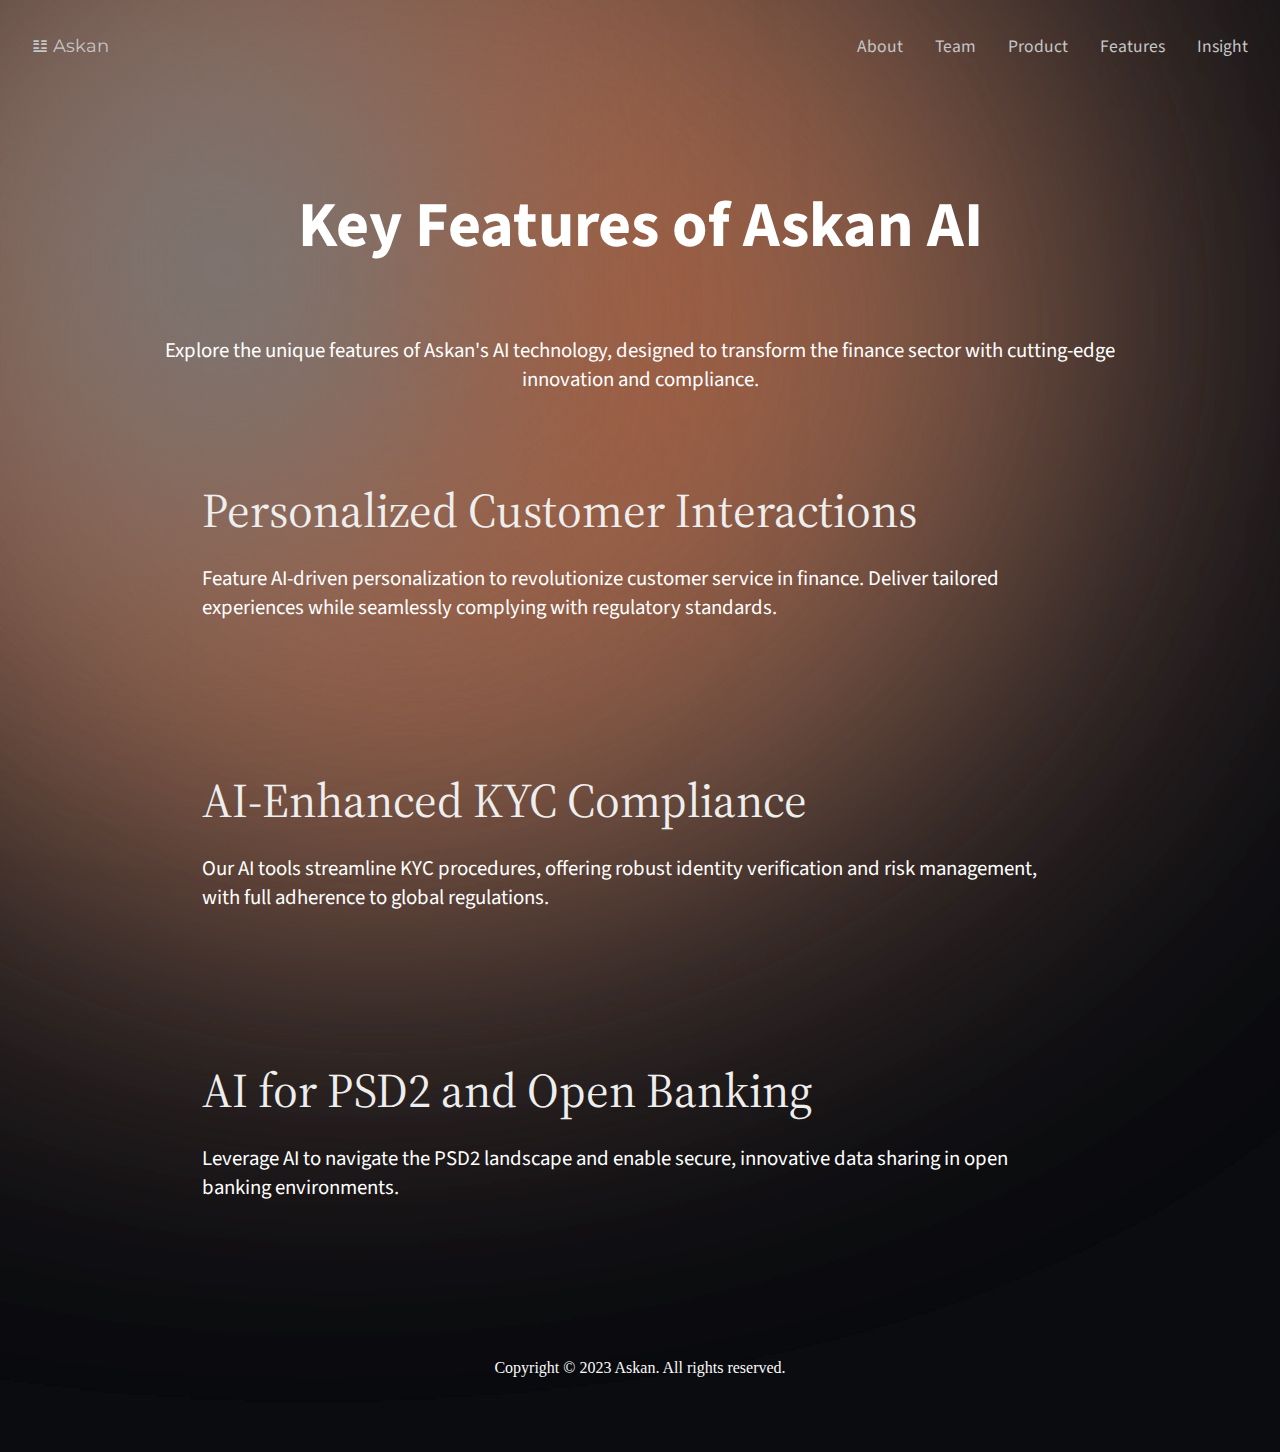
==== features.html @ 8f083d84 "V1" ====
<!DOCTYPE html>
<html>

<head>
    <title>Askan</title>
    <meta name="description" content="Askan: ">
    <meta charset="utf-8">
    <meta name="viewport" content="width=device-width, initial-scale=1.0">
    <meta name="twitter:image" content="favicons/apple-touch-icon.png" />
    <meta property="og:title" content="Askan" />
    <meta property="og:url" content="https://askan.is" />
    <meta property="og:type" content="website" />
    <meta property="og:image" content="assets/images/banner.webp" />
    <meta property="og:description"
        content="Stay Ahead with Askan’s AI Compliance." />
    <link rel="stylesheet" href="style.css">
    <link rel="preconnect" href="https://fonts.googleapis.com">
    <link rel="preconnect" href="https://fonts.gstatic.com" crossorigin>
    <link href="https://fonts.googleapis.com/css2?family=Montserrat&display=swap" rel="stylesheet">
    <link href="https://fonts.googleapis.com/css2?family=Source+Sans+Pro:wght@300&display=swap" rel="stylesheet">
    <link href="https://fonts.googleapis.com/css2?family=Source+Serif+4:opsz,wght@8..60,300&display=swap"
        rel="stylesheet">
    <!-- Google tag (gtag.js) -->
    <script async src="https://www.googletagmanager.com/gtag/js?id=G-TKXHXJS3W7"></script>
    <script>
        window.dataLayer = window.dataLayer || [];
        function gtag() { dataLayer.push(arguments); }
        gtag('js', new Date());

        gtag('config', 'G-TKXHXJS3W7');
    </script>
    <link rel="icon" type="image/svg+xml" href="assets/favicon/favicon.svg">
    <link rel="icon" type="image/png" href="assets/favicon/favicon.png">
    <meta name="msapplication-TileColor" content="#65C0D4">
    <meta name="theme-color" content="#65C0D4">
</head>


<body>

    <nav>
        <ul class="nav-list">
            <li class="nav-item">
                <a href="index.html" class="k01">
                    𝌭 Askan
                </a>
            </li>
            <li class="nav-item">
                <a href="index.html#About">About</a>
            </li>
            <li class="nav-item">
                <a href="index.html#Team">Team</a>
            </li>
            <li class="nav-item">
                <a href="product.html">Product</a>
            </li>
            <li class="nav-item">
                <a href="features.html">Features</a>
            </li>
            <li class="nav-item">
                <a href="insight.html">Insight</a>
            </li>
        </ul>
    </nav>
    <div class="background">
        <div class="gradient gradient-body"></div>
        <div class="gradient gradient-body gradient-two"></div>
        <div class="gradient gradient-body gradient-three"></div>
        <div class="gradient gradient-body gradient-four"></div>
    </div>

    <div class="main">

        <!-- <div class="title k01"></div> -->

        <div class="title smalltitle">
            <h1> Key Features of Askan AI </h1>
            <p>Explore the unique features of Askan's AI technology, designed to transform the finance sector with cutting-edge
                innovation and compliance.</p>
        </div>
        
        <div class="dual">
            <div class="vertical container smallcontainer" id="Feature1">
                <div class="right subtitle">Personalized Customer Interactions</div>
                <p>Feature AI-driven personalization to revolutionize customer service in finance. Deliver tailored experiences
                    while seamlessly complying with regulatory standards.</p>
            </div>
        </div>
        
        <div class="dual">
            <div class="vertical container smallcontainer" id="Feature2">
                <div class="right subtitle">AI-Enhanced KYC Compliance</div>
                <p>Our AI tools streamline KYC procedures, offering robust identity verification and risk management, with full
                    adherence to global regulations.</p>
            </div>
        </div>
        
        <div class="dual">
            <div class="vertical container smallcontainer" id="Feature3">
                <div class="right subtitle">AI for PSD2 and Open Banking</div>
                <p>Leverage AI to navigate the PSD2 landscape and enable secure, innovative data sharing in open banking
                    environments.</p>
            </div>
        </div>





    <div class="footer">
        <p class="footer-font">Copyright &copy; 2023 Askan. All rights reserved.</p>
    </div>
</body>

</html>
---- style.css ----
html {
    font-family: 'Avenir', 'Source Sans Pro', sans-serif;
    -ms-text-size-adjust: 100%;
    -webkit-text-size-adjust: 100%;
    height: 100%;
    width: 100%;
    overflow-x: hidden;
    /* -webkit-box-sizing: border-box;
  -moz-box-sizing: border-box;
  box-sizing: border-box; */
    scroll-behavior: smooth;
}

*,
*:before,
*:after {
    -webkit-box-sizing: inherit;
    -moz-box-sizing: inherit;
    box-sizing: inherit;
}

::-webkit-scrollbar {
    display: none;
}

body {
    margin: 0;
    min-height: 100%;
    background-color: #0B0C10;
    display: flex;
    flex-direction: column;
    flex: 1 1 auto;
    padding: 0;
    /* height: 100%; */
    width: 100%;
    /* height: 100%; */
    overflow: auto;
    position: relative;
    align-items: space-between;
}


p {
    font-size: 1.3rem;
    color: #FFFFFF;
    /* max-width: 60rem; */
}

/* DEBUG */
/* .container, .item, .project{
  border-style: solid;
  position: relative;
  z-index: 1001;
  background-color: #fff;
} */


.nav-list {
    /* background: #fafafa; */
    padding: 1rem 0;
    border-radius: var(--radius);
    display: flex;
    justify-content: flex-end;
    align-items: center;
    background-color: rgba(255, 255, 255, 0.0);
    width: 100%;
}

.nav-item {
    list-style: none;
    margin-right: 2rem;
}

.nav-item a {
    text-decoration: none;
    color: #C5C6C7;
    transition: all 200ms ease-in;
}

.nav-item a:hover {
    /* color: var(--clr-primary-dark); */
    color: #a4522f;
}

.nav-item:first-child {
    margin-right: auto;
    margin-left: 2rem;
}

.btn-primary {
    font-family: Montserrat, sans-serif;
    font-size: 1rem;
    background: var(--clr-primary);
    border: none;
    outline: none;
    border-radius: var(--radius);
    padding: 0.5rem 1rem;
    cursor: pointer;
    transition: all 200ms ease-in;
}

.btn-primary:hover {
    background: var(--clr-primary-hover);
}

.main {
    display: flex;
    align-items: center;
    flex-direction: column;
    flex: 1 1 auto;
    position: relative;
    background-color: rgba(255, 255, 255, 0.0);
    padding-top: 5vh;
    max-width: 120rem;
}

.dual {
    display: flex;
    /* align-items: center; */
    flex-wrap: wrap;
    width: 80%;
    /* margin: 10px; */
}

.title {
    display: flex;
    /* background-color: #fafafa; */
    flex: 0 1 15%;
    z-index: 1001;
    min-height: 55vh;
    max-width: 60rem;
    width: 80%;
    text-align: center;
    align-items: center;
    justify-content: center;

    /* font-size: 2rem;
  font-weight: bold;
  color: #252525; */
    transform: translateX(0) translateY(0);
    transition: transform 0.7s ease-in-out;
    display: flex;
    flex-direction: column;
}

.smalltitle {
    min-height: 25vh;
}

.flex-item {
    display: flex;
    justify-content: center;
    align-items: center;
    width: 200px;
    height: 200px;
    border-radius: 50%;
    overflow: hidden;
}

.flex-item img {
    width: 100%;
    height: 100%;
    object-fit: cover;
}

h1 {
    font-family: 'Avenir',
        'Source Sans Pro',
        sans-serif;
    font-weight: 50;
    font-size: 4rem;
    font-weight: bold;
    color: #FFFFFF;
}

.subtitle {
    display: flex;
    text-align: stretch;
    /* flex: 0 1 15%; */
    z-index: 1001;
    min-height: 5vh;
    max-width: 60rem;
    width: 100%;
    font-family: 'Avenir', 'Source Serif 4', serif;
    /* text-decoration: underline; */
    font-size: 3rem;
    color: #eee;
}

.highlight {
    font-weight: bold;
}

.container {
    display: flex;
    /* flex: 1 1 auto; */
    flex: 45%;
    /* max-height: 60vh; */
    min-height: 25rem;
    border-radius: 2rem;
    padding: 10%;
    z-index: 1001;
    width: 80%;
    min-width: 20rem;
    padding: 30px;
    padding-left: 4rem;
    padding-right: 4rem;
    flex-grow: 1;
    margin: 10px;
    box-sizing: border-box;
    transition: background-color 1s ease;
}

.smallcontainer {
    min-height: 30vh;
}

.vertical {
    flex-direction: column;
    align-items: left;
    align-content: center;
    justify-content: center;
    /* flex-grow: 1; */
}

.odd {
    background-color: rgba(0.75, 0.75, 0.75, .15);
    -webkit-backdrop-filter: blur(30px);
}

.bgimage {
    /* Background Image */
    background-image: url('assets/image.png');
    /* Add your image path here */
    background-size: cover;
    background-position: center;
    background-repeat: no-repeat;
}

.img2 {
    background-image: url('assets/image2.png');
}

/* .right {
  text-align: right;
  justify-content: flex-end;
  margin-right: 8rem;
} */

/* .project {
    display: flex;
    width: 5rem;
    height: 10rem;
    width: 15rem;
    margin: 3rem;
} */

ul {
    list-style-type: none;
    padding-left: 0;
    font-size: 1.1rem;
    color: #fff;
}

li {
    /* margin-bottom: 15px; */
}

.education-title {
    font-weight: bold;
}

.education-date {
    /* color: #999; */
    font-size: 14px;
}

.flex-grid-thirds {
    display: flex;
    flex: 1 1 0px;
    /* justify-content: space-between; */
}

.flex-grid-thirds .col {
    width: 100%;
}

.col {
    flex: 1;
    background: salmon;
    flex: 1 1 0px;
    display: flex;
    text-align: center;
    align-items: center;
    justify-content: center;
    text-decoration: none
}

@media (max-width: 48em) {
    .nav-list {
        flex-direction: column;
        margin-left: auto;
        align-items: flex-end
    }

    .flex-grid-thirds {
        display: flex;
        flex: 1 1 0px;
        flex-direction: column;
        min-height: 50vh;
    }

    .col {
        width: 100%;
        margin: 0 0 0 0;
    }

    .dual {
        width: 90%;
    }
}

.item {
    display: flex;
    align-items: center;
    justify-content: center;
    flex-wrap: wrap;
}

img {
    padding: 2rem;
}

.k01 {
    font-family: 'Montserrat', sans-serif;
}

.logo {
    background-color: rgba(0.75, 0.75, 0.75, .15);
    color: #252525;
    padding-left: 1rem;
    padding-right: 1rem;
}

.col:hover .title {
    transform: translateY(-20px);
    transform: translateX(-10px);
}

.info {
    font-size: 1.5rem;
    color: #252525;
    transform: translateX(0) translateY(0);
    transition: transform 0.7s ease-in-out;
}

.col:hover .info {
    transform: translateY(20px);
    transform: translateX(10px);
}




.footer {
    display: flex;
    /* background-color: #252525; */
    align-items: center;
    justify-content: center;
    min-height: 15vh;
    padding: 1rem;
}

.footer-font {
    font-family: 'Avenir';
    font-size: 1rem;
    color: #fafafa;
}

.background {
    width: 100%;
    height: 100%;
    /* background: salmon; */
    /* min-height: 40vh; */
    /* display: flex;
    align-items: center;
    flex-direction: column;
    flex: 1 1 auto; */
    position: absolute;
    overflow-x: hidden;
    z-index: -1;
}

.gradient-body {
    background-color: #E2F6F8;
    position: absolute;
    inset: 0;
    display: flex;
    place-content: center;
    align-items: center;
    overflow: hidden;
    /* height: 100%;
  width: 100%; */
}

@keyframes rotate {
    0% {
        transform: translateX(0vw) translateY(0vh) rotate(40deg);
    }

    50% {
        transform: translateX(60vw) translateY(20vh) rotate(360deg);
    }

    100% {
        transform: translateX(60vw) translateY(0vh) rotate(110deg);
    }
}

@keyframes rotate2 {
    0% {
        transform: translateX(60vw) translateY(15vh) rotate(0deg);
    }

    50% {
        transform: translateX(50vw) translateY(200vh) rotate(360deg);
    }

    100% {
        transform: translateX(10vw) translateY(15vh) rotate(0deg);
    }
}

@keyframes rotate3 {
    0% {
        transform: translateX(50vw) translateY(400%) rotate(360deg);
    }

    50% {
        transform: translateX(10vw) translateY(15vh) rotate(0deg);
    }

    100% {
        transform: translateX(60vw) translateY(200vh) rotate(0deg);
    }
}

@keyframes rotate4 {
    0% {
        transform: translateX(60vw) translateY(200%) rotate(0deg);
    }

    50% {
        transform: translateX(0vw) translateY(100vh) rotate(360deg);
    }

    100% {
        transform: translateX(0vw) translateY(120vh) rotate(360deg);
    }
}

.gradient {
    --size: 100vh;
    --speed: 55s;
    --easing: cubic-bezier(0.8, 0.2, 0.2, 0.8);

    width: var(--size);
    height: 80vh;
    filter: blur(calc(var(--size) / 3));
    background-image: linear-gradient(hsl(158, 82, 57, 85%), hsl(252, 82, 57));
    animation: rotate var(--speed) var(--easing) alternate infinite;
    border-radius: 30% 120% 120% 30% / 30% 30% 70% 70%;
    z-index: -1;

}

.gradient-two {
    background-color: #a4522f;
    animation: rotate2 var(--speed) var(--easing) alternate infinite;
    border-radius: 30% 120% 120% 30% / 30% 30% 70% 70%;
    /* overflow: hidden; */
}

.gradient-three {
    width: 100vh;
    height: 80vh;
    filter: blur(calc(100vh / 3));
    background-color: #a4522f;
    animation: rotate3 var(--speed) var(--easing) alternate infinite;
    border-radius: 30% 120% 120% 30% / 30% 30% 70% 70%;
}

.gradient-four {
    width: 50vh;
    height: 60vh;
    filter: blur(calc(50vh / 3));
    background-color: #777;
    animation: rotate4 var(--speed) var(--easing) alternate infinite;
    border-radius: 20% 80% 120% 30% / 10% 30% 10% 70%;
}

.evidation {
    transition: all 2s ease;
}

.evidation:hover {
    /* background-color: rgb(250, 186, 21, 0.75); */
    background: linear-gradient(to bottom right, rgb(250, 186, 21, 0.25), rgb(250, 186, 21, 0.75));
    transition: all 2s ease;
    -webkit-backdrop-filter: blur(30px);
}
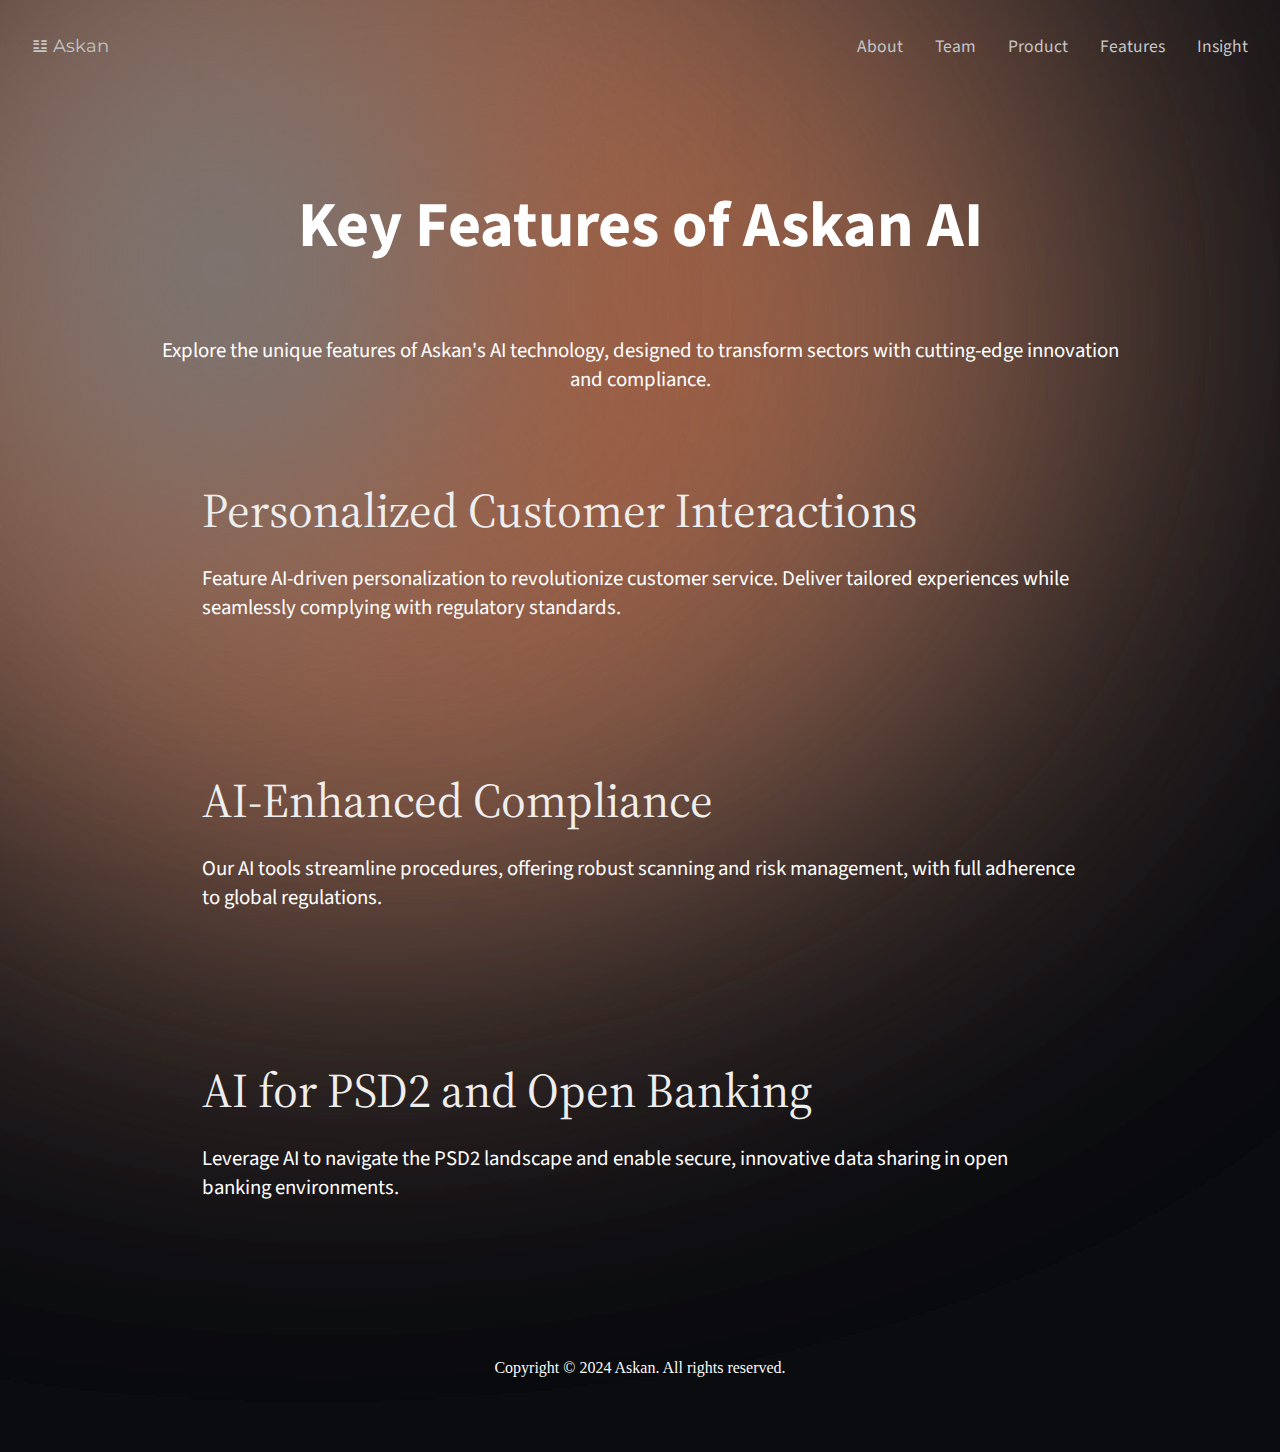
==== commit 525d8c52: "minor update" ====
--- a/features.html
+++ b/features.html
@@ -21,18 +21,18 @@
     <link href="https://fonts.googleapis.com/css2?family=Source+Serif+4:opsz,wght@8..60,300&display=swap"
         rel="stylesheet">
     <!-- Google tag (gtag.js) -->
-    <script async src="https://www.googletagmanager.com/gtag/js?id=G-TKXHXJS3W7"></script>
+    <script async src="https://www.googletagmanager.com/gtag/js?id=G-R9DMF2SQTV"></script>
     <script>
         window.dataLayer = window.dataLayer || [];
         function gtag() { dataLayer.push(arguments); }
         gtag('js', new Date());
 
-        gtag('config', 'G-TKXHXJS3W7');
+        gtag('config', 'G-R9DMF2SQTV');
     </script>
     <link rel="icon" type="image/svg+xml" href="assets/favicon/favicon.svg">
     <link rel="icon" type="image/png" href="assets/favicon/favicon.png">
-    <meta name="msapplication-TileColor" content="#65C0D4">
-    <meta name="theme-color" content="#65C0D4">
+    <meta name="msapplication-TileColor" content="#0B0C10">
+    <meta name="theme-color" content="#0B0C10">
 </head>
 
 
@@ -75,22 +75,22 @@
 
         <div class="title smalltitle">
             <h1> Key Features of Askan AI </h1>
-            <p>Explore the unique features of Askan's AI technology, designed to transform the finance sector with cutting-edge
+            <p>Explore the unique features of Askan's AI technology, designed to transform sectors with cutting-edge
                 innovation and compliance.</p>
         </div>
         
         <div class="dual">
             <div class="vertical container smallcontainer" id="Feature1">
                 <div class="right subtitle">Personalized Customer Interactions</div>
-                <p>Feature AI-driven personalization to revolutionize customer service in finance. Deliver tailored experiences
+                <p>Feature AI-driven personalization to revolutionize customer service. Deliver tailored experiences
                     while seamlessly complying with regulatory standards.</p>
             </div>
         </div>
         
         <div class="dual">
             <div class="vertical container smallcontainer" id="Feature2">
-                <div class="right subtitle">AI-Enhanced KYC Compliance</div>
-                <p>Our AI tools streamline KYC procedures, offering robust identity verification and risk management, with full
+                <div class="right subtitle">AI-Enhanced Compliance</div>
+                <p>Our AI tools streamline procedures, offering robust scanning and risk management, with full
                     adherence to global regulations.</p>
             </div>
         </div>
@@ -108,7 +108,7 @@
 
 
     <div class="footer">
-        <p class="footer-font">Copyright &copy; 2023 Askan. All rights reserved.</p>
+        <p class="footer-font">Copyright &copy; 2024 Askan. All rights reserved.</p>
     </div>
 </body>
 
--- a/style.css
+++ b/style.css
@@ -318,6 +318,10 @@
     .dual {
         width: 90%;
     }
+
+    .container{
+        padding: 3%;
+    }
 }
 
 .item {
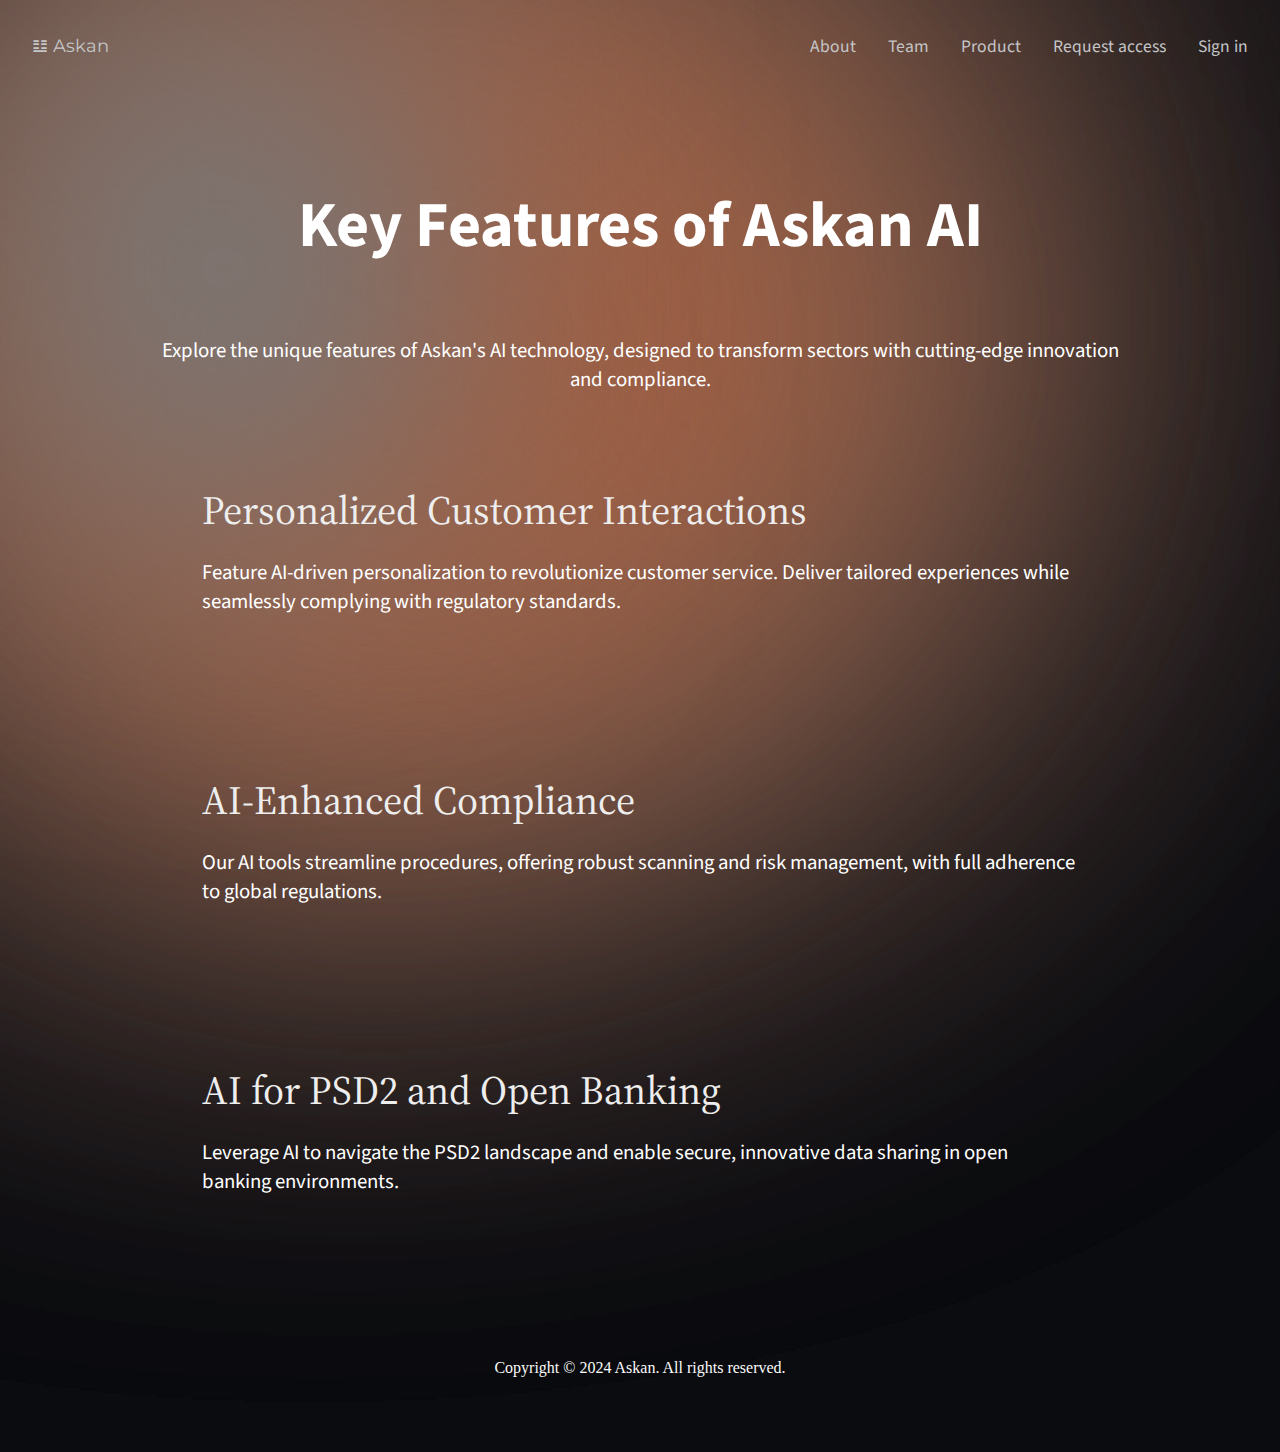
==== commit 6240e241: "Page update" ====
--- a/features.html
+++ b/features.html
@@ -29,8 +29,7 @@
 
         gtag('config', 'G-R9DMF2SQTV');
     </script>
-    <link rel="icon" type="image/svg+xml" href="assets/favicon/favicon.svg">
-    <link rel="icon" type="image/png" href="assets/favicon/favicon.png">
+    <link rel="icon" type="image/svg+xml" href="assets/favicon.svg">
     <meta name="msapplication-TileColor" content="#0B0C10">
     <meta name="theme-color" content="#0B0C10">
 </head>
@@ -55,10 +54,10 @@
                 <a href="product.html">Product</a>
             </li>
             <li class="nav-item">
-                <a href="features.html">Features</a>
+                <a href="request.html">Request access</a>
             </li>
             <li class="nav-item">
-                <a href="insight.html">Insight</a>
+                <a href="https://sandbox.askan.is">Sign in</a>
             </li>
         </ul>
     </nav>
--- a/style.css
+++ b/style.css
@@ -183,7 +183,7 @@
     width: 100%;
     font-family: 'Avenir', 'Source Serif 4', serif;
     /* text-decoration: underline; */
-    font-size: 3rem;
+    font-size: 2.5rem;
     color: #eee;
 }
 
@@ -363,7 +363,95 @@
     transform: translateX(10px);
 }
 
-
+.team-member {
+    display: flex;
+    align-items: center;
+    margin-bottom: 2rem;
+}
+
+.member-photo {
+    flex: 1;
+    max-width: 250px;
+    margin-right: 2rem;
+}
+
+.member-photo img {
+    width: 100%;
+    height: auto;
+    border-radius: 50%;
+    object-fit: cover;
+}
+
+.member-info {
+    flex: 2;
+    color: #FFFFFF;
+}
+
+.member-info h3 {
+    margin: 0;
+    font-size: 1.5rem;
+    color: #C5C6C7;
+    /* Highlight color for name */
+}
+
+.member-info h4 {
+    margin: 0;
+    font-size: 1.2rem;
+    color: #a4522f;
+    /* Highlight color for title */
+}
+
+.member-info p {
+    margin-top: 1rem;
+    font-size: 1rem;
+}
+
+form {
+    display: flex;
+    flex-direction: column;
+    background-color: rgba(0.75, 0.75, 0.75, 0.15);
+    backdrop-filter: blur(30px);
+    padding: 2rem;
+    border-radius: 1.3rem;
+    box-shadow: 0 4px 6px rgba(0, 0, 0, 0.1);
+    align-items: center;
+    margin-top: 2rem;
+    width: 100%;
+    color: #fff;
+}
+
+.input-style {
+    margin: 0.5rem 0;
+    padding: 0.8rem;
+    border: none;
+    border-radius: 5px;
+    width: 100%;
+    max-width: 400px;
+    box-sizing: border-box;
+}
+
+textarea.input-style {
+    height: 100px;
+    resize: none;
+}
+
+.btn-submit {
+    background-color: #a4522f;
+    color: white;
+    cursor: pointer;
+    transition: background 0.3s ease;
+    border: none;
+    border-radius: 5px;
+    padding: 0.8rem 1.2rem;
+    width: 100%;
+    max-width: 10rem;
+    margin-top: 1rem;
+    font-size: 1rem;
+}
+
+.btn-submit:hover {
+    background-color: #863c29;
+}
 
 
 .footer {
@@ -463,10 +551,53 @@
     }
 }
 
+@keyframes rotate5 {
+    0% {
+        transform: translateX(10vw) translateY(10vh) rotate(0deg);
+    }
+
+    50% {
+        transform: translateX(130vw) translateY(180vh) rotate(-180deg);
+    }
+
+    100% {
+        transform: translateX(10vw) translateY(10vh) rotate(-360deg);
+    }
+}
+
+@keyframes rotate6 {
+    0% {
+        transform: translateX(80vw) translateY(5vh) rotate(20deg);
+    }
+
+    50% {
+        transform: translateX(20vw) translateY(60vh) rotate(190deg);
+    }
+
+    100% {
+        transform: translateX(80vw) translateY(5vh) rotate(340deg);
+    }
+}
+
+@keyframes rotate7 {
+    0% {
+        transform: translateX(50vw) translateY(90vh) rotate(-30deg);
+    }
+
+    50% {
+        transform: translateX(75vw) translateY(30vh) rotate(150deg);
+    }
+
+    100% {
+        transform: translateX(50vw) translateY(90vh) rotate(-210deg);
+    }
+}
+
 .gradient {
     --size: 100vh;
-    --speed: 55s;
-    --easing: cubic-bezier(0.8, 0.2, 0.2, 0.8);
+    --speed: 20s;
+    --easing: ease-in-out;
+    --easing: cubic-bezier(0.6, 0.4, 0.4, 0.6);
 
     width: var(--size);
     height: 80vh;
@@ -482,7 +613,6 @@
     background-color: #a4522f;
     animation: rotate2 var(--speed) var(--easing) alternate infinite;
     border-radius: 30% 120% 120% 30% / 30% 30% 70% 70%;
-    /* overflow: hidden; */
 }
 
 .gradient-three {
@@ -503,13 +633,46 @@
     border-radius: 20% 80% 120% 30% / 10% 30% 10% 70%;
 }
 
-.evidation {
-    transition: all 2s ease;
-}
-
-.evidation:hover {
-    /* background-color: rgb(250, 186, 21, 0.75); */
-    background: linear-gradient(to bottom right, rgb(250, 186, 21, 0.25), rgb(250, 186, 21, 0.75));
-    transition: all 2s ease;
-    -webkit-backdrop-filter: blur(30px);
+.gradient-five {
+    --animation: rotate5;
+    --size: 60vh;
+    --speed: 25s;
+    --easing: cubic-bezier(0.7, 0.3, 0.3, 0.7);
+    width: var(--size);
+    height: 50vh;
+    filter: blur(calc(var(--size) / 4));
+    background-color: #8a2be2;
+    /* Deep purple color */
+    border-radius: 40% 60% 60% 40% / 40% 40% 60% 60%;
+    z-index: -1;
+    position: absolute;
+}
+
+.gradient-six {
+    --animation: rotate6;
+    --size: 70vh;
+    --speed: 30s;
+    --easing: cubic-bezier(0.5, 0.5, 0.5, 0.5);
+    width: var(--size);
+    height: 60vh;
+    filter: blur(calc(var(--size) / 5));
+    background-color: #3cb371;
+    /* Medium sea green color */
+    border-radius: 20% 80% 80% 20% / 20% 20% 80% 80%;
+    z-index: -1;
+    position: absolute;
+}
+
+.gradient-seven {
+    --animation: rotate7;
+    --size: 80vh;
+    --speed: 35s;
+    --easing: cubic-bezier(0.6, 0.4, 0.4, 0.6);
+    width: var(--size);
+    height: 70vh;
+    filter: blur(calc(var(--size) / 6));
+    background-color: #3cb371;
+    /* Tomato color */
+    border-radius: 50% 50% 50% 50% / 50% 50% 50% 50%;
+    z-index: -1;
 }